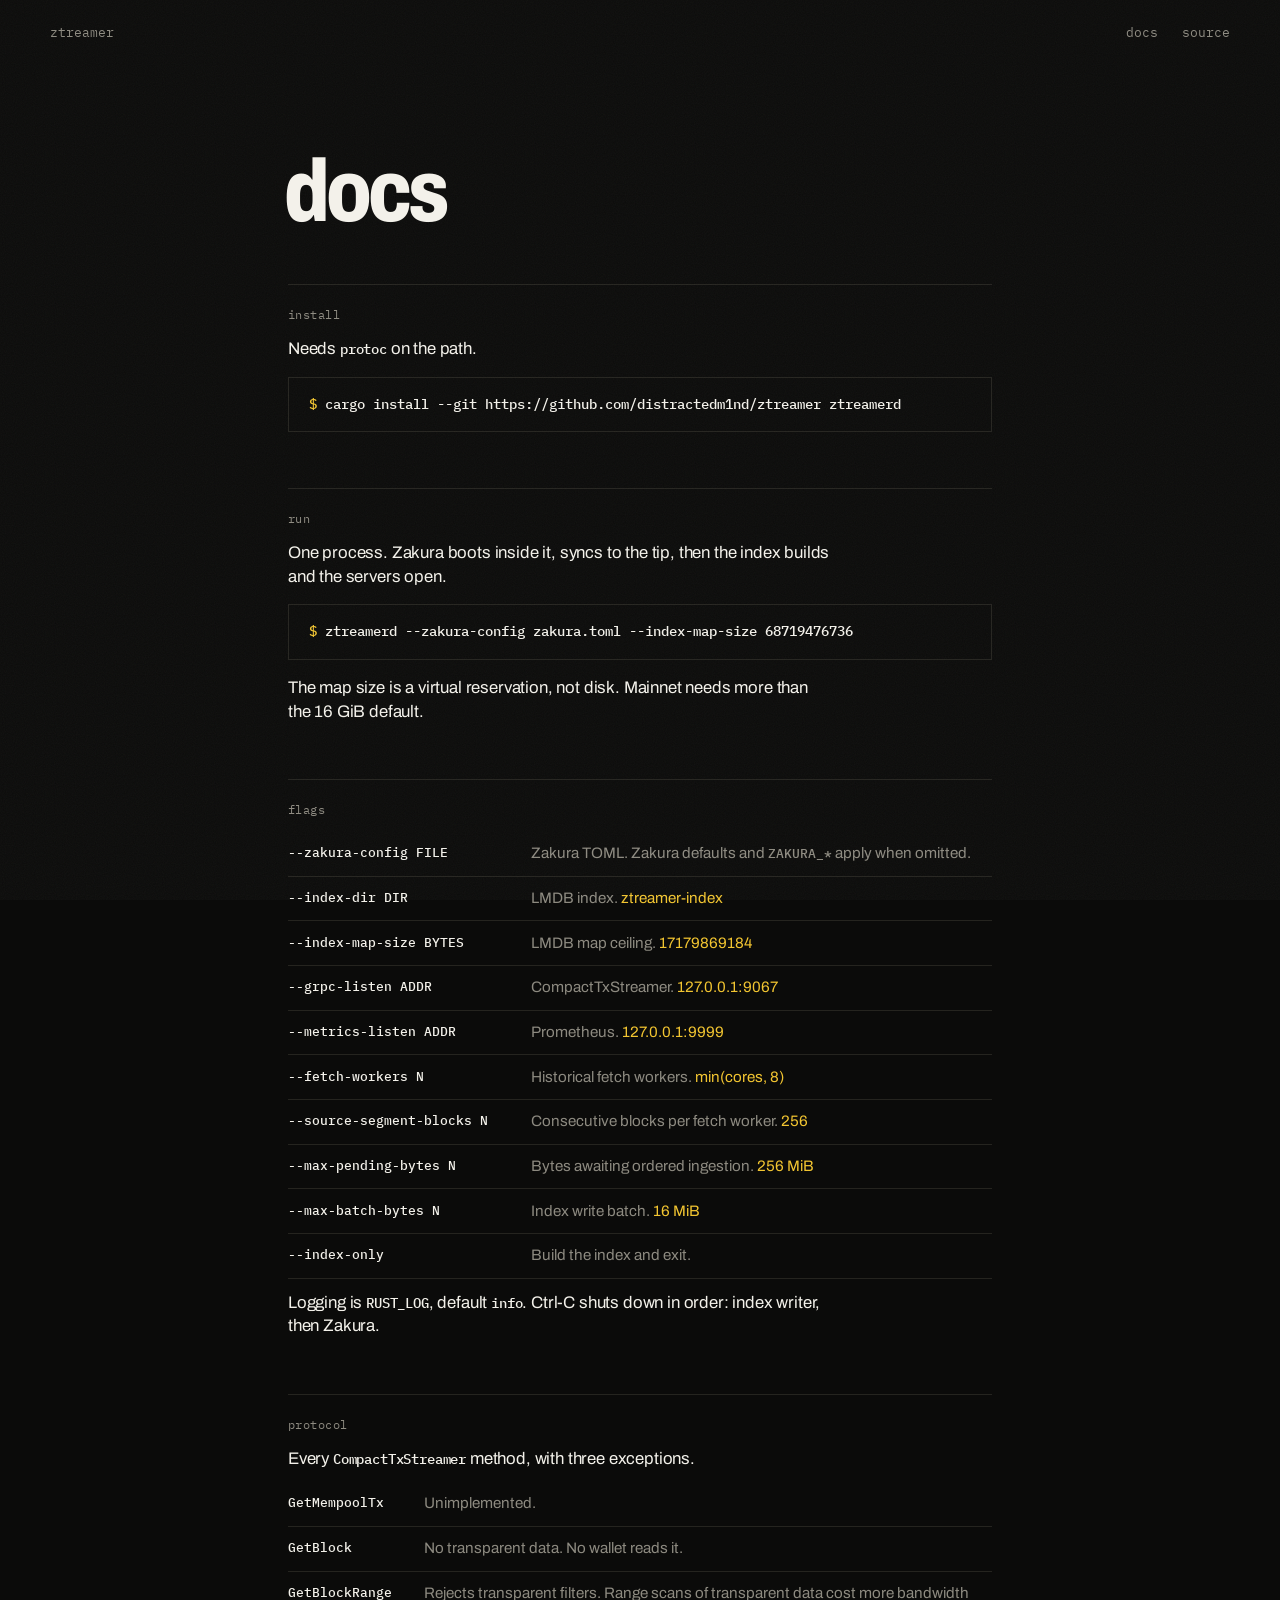
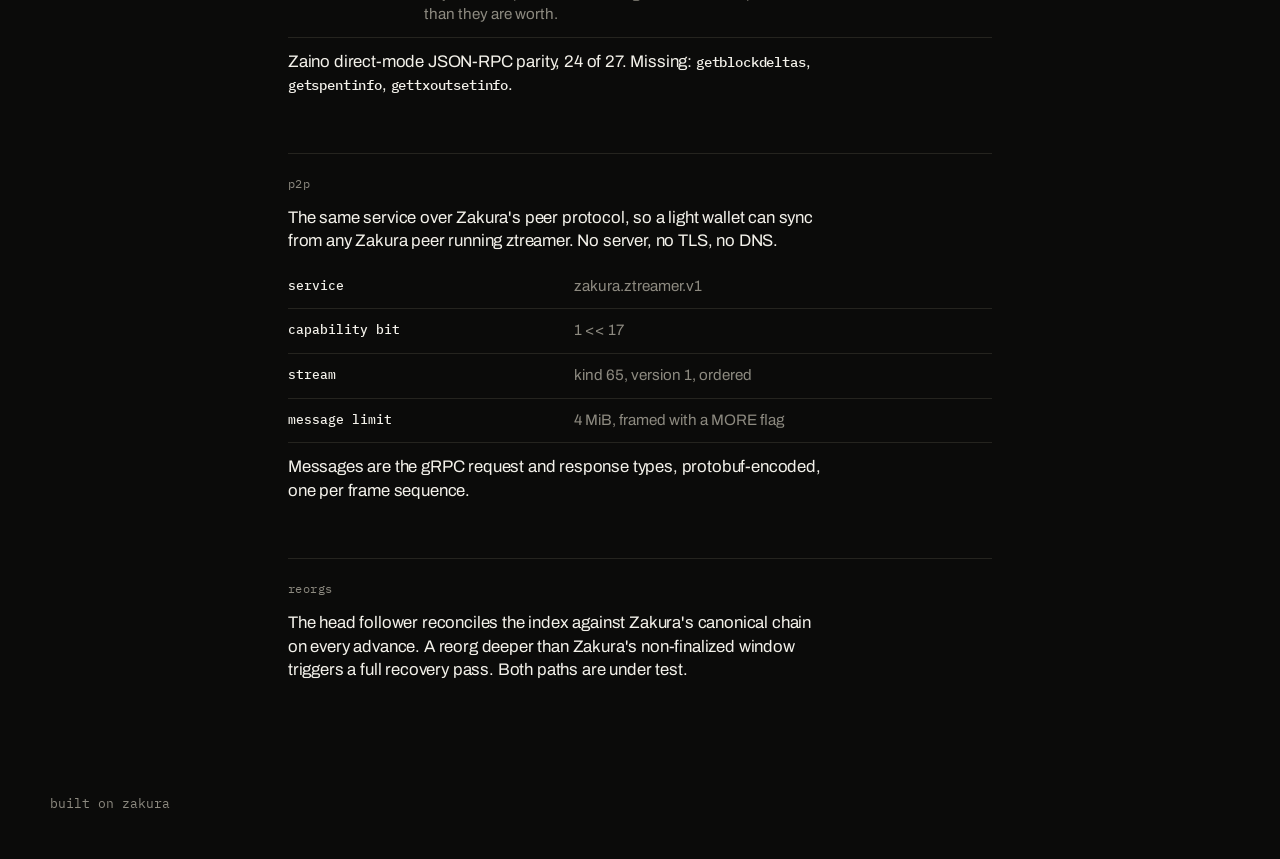
==== site/docs.html @ f8446982 "site: docs page, shared stylesheet, trim the home page Claude-Session: https://claude.ai/code/sessio" ====
<!doctype html>
<html lang="en">
<head>
<meta charset="utf-8">
<meta name="viewport" content="width=device-width, initial-scale=1">
<title>ztreamer docs</title>
<meta name="theme-color" content="#0b0b0a">
<link rel="icon" href="data:image/svg+xml,%3Csvg xmlns='http://www.w3.org/2000/svg' viewBox='0 0 32 32'%3E%3Crect width='32' height='32' fill='%23f2c531'/%3E%3Cpath d='M7 8h18v4L13 24h12v0H7v-4l12-12H7z' fill='%230b0b0a'/%3E%3C/svg%3E">
<link rel="preconnect" href="https://fonts.googleapis.com">
<link rel="preconnect" href="https://fonts.gstatic.com" crossorigin>
<link href="https://fonts.googleapis.com/css2?family=Archivo:wdth,wght@62..125,300..900&family=IBM+Plex+Mono:wght@400;500&display=swap" rel="stylesheet">
<link rel="stylesheet" href="site.css">
</head>
<body>
<header class="wrap">
  <a href="./">ztreamer</a>
  <nav><a href="docs.html">docs</a><a href="https://github.com/distractedm1nd/ztreamer">source</a></nav>
</header>

<main class="wrap doc">
<h1 class="r">docs</h1>

<h2>install</h2>
<p>Needs <code>protoc</code> on the path.</p>
<pre><span class="p">$</span> cargo install --git https://github.com/distractedm1nd/ztreamer ztreamerd</pre>

<h2>run</h2>
<p>One process. Zakura boots inside it, syncs to the tip, then the index builds and the servers open.</p>
<pre><span class="p">$</span> ztreamerd --zakura-config zakura.toml --index-map-size 68719476736</pre>
<p>The map size is a virtual reservation, not disk. Mainnet needs more than the 16 GiB default.</p>

<h2>flags</h2>
<table>
<tr><td>--zakura-config FILE</td><td>Zakura TOML. Zakura defaults and <code>ZAKURA_*</code> apply when omitted.</td></tr>
<tr><td>--index-dir DIR</td><td>LMDB index. <s>ztreamer-index</s></td></tr>
<tr><td>--index-map-size BYTES</td><td>LMDB map ceiling. <s>17179869184</s></td></tr>
<tr><td>--grpc-listen ADDR</td><td>CompactTxStreamer. <s>127.0.0.1:9067</s></td></tr>
<tr><td>--metrics-listen ADDR</td><td>Prometheus. <s>127.0.0.1:9999</s></td></tr>
<tr><td>--fetch-workers N</td><td>Historical fetch workers. <s>min(cores, 8)</s></td></tr>
<tr><td>--source-segment-blocks N</td><td>Consecutive blocks per fetch worker. <s>256</s></td></tr>
<tr><td>--max-pending-bytes N</td><td>Bytes awaiting ordered ingestion. <s>256 MiB</s></td></tr>
<tr><td>--max-batch-bytes N</td><td>Index write batch. <s>16 MiB</s></td></tr>
<tr><td>--index-only</td><td>Build the index and exit.</td></tr>
</table>
<p>Logging is <code>RUST_LOG</code>, default <code>info</code>. Ctrl-C shuts down in order: index writer, then Zakura.</p>

<h2>protocol</h2>
<p>Every <code>CompactTxStreamer</code> method, with three exceptions.</p>
<table>
<tr><td>GetMempoolTx</td><td>Unimplemented.</td></tr>
<tr><td>GetBlock</td><td>No transparent data. No wallet reads it.</td></tr>
<tr><td>GetBlockRange</td><td>Rejects transparent filters. Range scans of transparent data cost more bandwidth than they are worth.</td></tr>
</table>
<p>Zaino direct-mode JSON-RPC parity, 24 of 27. Missing: <code>getblockdeltas</code>, <code>getspentinfo</code>, <code>gettxoutsetinfo</code>.</p>

<h2>p2p</h2>
<p>The same service over Zakura's peer protocol, so a light wallet can sync from any Zakura peer running ztreamer. No server, no TLS, no DNS.</p>
<table>
<tr><td>service</td><td>zakura.ztreamer.v1</td></tr>
<tr><td>capability bit</td><td>1 &lt;&lt; 17</td></tr>
<tr><td>stream</td><td>kind 65, version 1, ordered</td></tr>
<tr><td>message limit</td><td>4 MiB, framed with a MORE flag</td></tr>
</table>
<p>Messages are the gRPC request and response types, protobuf-encoded, one per frame sequence.</p>

<h2>reorgs</h2>
<p>The head follower reconciles the index against Zakura's canonical chain on every advance. A reorg deeper than Zakura's non-finalized window triggers a full recovery pass. Both paths are under test.</p>
</main>

<footer class="wrap">
  <a href="https://github.com/zakura-core/zakura">built on zakura</a>
</footer>
</body>
</html>
---- site/site.css ----
:root{
  --bg:#0b0b0a;--ink:#f3f1ea;--dim:#8d8a80;--rule:#25241f;--gold:#f2c531;
  --sans:"Archivo",ui-sans-serif,sans-serif;--mono:"IBM Plex Mono",ui-monospace,monospace;
}
*{box-sizing:border-box;margin:0}
html{background:var(--bg);color:var(--ink);font:400 16px/1.4 var(--sans);-webkit-font-smoothing:antialiased;scroll-behavior:smooth}
body{min-height:100svh;display:flex;flex-direction:column;overflow-x:hidden}
body::after{content:"";position:fixed;inset:0;pointer-events:none;opacity:.045;mix-blend-mode:screen;
  background-image:url("data:image/svg+xml,%3Csvg xmlns='http://www.w3.org/2000/svg' width='160' height='160'%3E%3Cfilter id='n'%3E%3CfeTurbulence type='fractalNoise' baseFrequency='.9' numOctaves='2' stitchTiles='stitch'/%3E%3C/filter%3E%3Crect width='100%25' height='100%25' filter='url(%23n)'/%3E%3C/svg%3E")}
a{color:inherit;text-decoration:none}
.wrap{width:min(100% - 3rem,1180px);margin-inline:auto}
header{padding:1.5rem 0;display:flex;justify-content:space-between;align-items:baseline;font-family:var(--mono);font-size:.8rem;color:var(--dim)}
header a:hover{color:var(--ink)}
header nav{display:flex;gap:1.5rem}
main{flex:1}

.hero{padding:clamp(3rem,12vh,9rem) 0 clamp(3rem,8vh,6rem)}
h1{font-size:clamp(4.5rem,17vw,15rem);line-height:.82;letter-spacing:-.045em;font-weight:800;font-variation-settings:"wdth" 80;margin-left:-.05em}
h1 em{font-style:normal;color:var(--gold)}
.tag{margin:2.25rem 0 0 clamp(0px,18vw,14rem);font-size:clamp(1.25rem,2.6vw,2rem);line-height:1.15;letter-spacing:-.02em;font-weight:400;max-width:22ch;font-variation-settings:"wdth" 100}
.tag b{font-weight:600;font-variation-settings:"wdth" 88;white-space:nowrap}

.cmd{margin:3rem 0 0 clamp(0px,18vw,14rem);text-align:left;display:inline-flex;align-items:center;gap:1.25rem;border:1px solid var(--rule);padding:.9rem 1.1rem .9rem 1.25rem;font:500 .95rem/1 var(--mono);cursor:pointer;background:transparent;color:var(--ink);transition:border-color .2s}
.cmd:hover{border-color:var(--dim)}
.cmd .p{color:var(--gold)}
.cmd .c{color:var(--dim);font-size:.75rem;letter-spacing:.06em;text-transform:uppercase;min-width:4.5ch;text-align:right}

.stats{display:grid;grid-template-columns:repeat(3,1fr);border-top:1px solid var(--rule)}
.stats div{padding:2rem 0 2.25rem;border-bottom:1px solid var(--rule)}
.stats div+div{padding-left:2rem;border-left:1px solid var(--rule)}
.stats b{display:block;font:700 clamp(2.4rem,5.5vw,4.5rem)/1 var(--sans);letter-spacing:-.04em;font-variation-settings:"wdth" 75;font-variant-numeric:tabular-nums}
.stats b small{font-size:.42em;font-weight:500;color:var(--dim);margin-left:.2em;letter-spacing:0;font-variation-settings:"wdth" 100}
.stats b+span{display:block;margin-top:.75rem;font:.75rem/1 var(--mono);color:var(--dim);letter-spacing:.04em}

.bars{padding:clamp(3rem,8vh,6rem) 0}
.bars p{font:.75rem/1 var(--mono);color:var(--dim);letter-spacing:.04em;margin-bottom:1.5rem}
.bar{display:grid;grid-template-columns:8ch 1fr;padding-right:10ch;align-items:center;gap:1.25rem;font:500 .85rem/1 var(--mono)}
.bar+.bar{margin-top:1rem}
.bars .g{margin-top:3rem}
.bars .n{margin:2.5rem 0 0;color:var(--dim)}
.bar i{display:block;font-style:normal;height:2.75rem;min-width:3px;background:var(--ink);transform-origin:left;transform:scaleX(0);transition:transform 1.4s cubic-bezier(.2,.9,.2,1) .6s;position:relative}
.bar i::after{content:attr(data-v);position:absolute;left:calc(100% + .8rem);top:50%;translate:0 -50%;white-space:nowrap;opacity:0;transition:opacity .4s 1.8s}
.bar.k i{background:var(--gold)}
.on .bar i{transform:scaleX(1)}
.on .bar i::after{opacity:1}


footer{padding:2.5rem 0 3rem;display:flex;justify-content:space-between;font:.8rem/1 var(--mono);color:var(--dim)}
footer a:hover{color:var(--ink)}

.r{opacity:0;translate:0 14px;animation:up .9s cubic-bezier(.2,.8,.2,1) forwards}
@keyframes up{to{opacity:1;translate:0 0}}

@media(max-width:760px){
  .tag,.cmd{margin-left:0}
  .stats{grid-template-columns:1fr}
  .stats div+div{padding-left:0;border-left:0}
  .what{grid-template-columns:1fr;gap:2rem 0}
  .bar{grid-template-columns:6ch 1fr}
  footer{flex-direction:column;gap:1rem;line-height:1.5}
  .cmd{width:100%;justify-content:space-between;overflow-wrap:anywhere;line-height:1.5}
  .bar{padding-right:8ch}
}
@media(prefers-reduced-motion:reduce){.r{animation:none;opacity:1;translate:0}.bar i{transition:none}.bar i::after{transition:none}}

.doc{padding:clamp(3rem,10vh,6rem) 0 4rem;max-width:44rem}
.doc h1{font-size:clamp(3rem,8vw,5.5rem);margin-bottom:.5em}
.doc h2{font:.75rem/1 var(--mono);color:var(--dim);letter-spacing:.04em;font-weight:400;margin:3.5rem 0 1rem;padding-top:1.5rem;border-top:1px solid var(--rule)}
.doc p{font-size:1.05rem;letter-spacing:-.01em;max-width:34rem;margin:.75rem 0}
.doc pre{border:1px solid var(--rule);padding:1rem 1.25rem;font:500 .85rem/1.6 var(--mono);overflow-x:auto;margin:1rem 0}
.doc pre .p{color:var(--gold)}
.doc pre .c{color:var(--dim)}
.doc code{font:500 .85em/1 var(--mono)}
.doc table{width:100%;border-collapse:collapse;font-size:.95rem}
.doc td{padding:.7rem 0;border-bottom:1px solid var(--rule);vertical-align:top}
.doc td:first-child{font:500 .8rem/1.6 var(--mono);white-space:nowrap;padding-right:2rem}
.doc td:last-child{color:var(--dim)}
.doc td:last-child s{text-decoration:none;color:var(--gold)}
@media(max-width:760px){
  .doc td{display:block;padding:.35rem 0}
  .doc td:first-child{padding-top:.9rem;white-space:normal}
  .doc td:last-child{padding-bottom:.9rem;border-bottom:1px solid var(--rule)}
  .doc td:first-child{border-bottom:0}
}
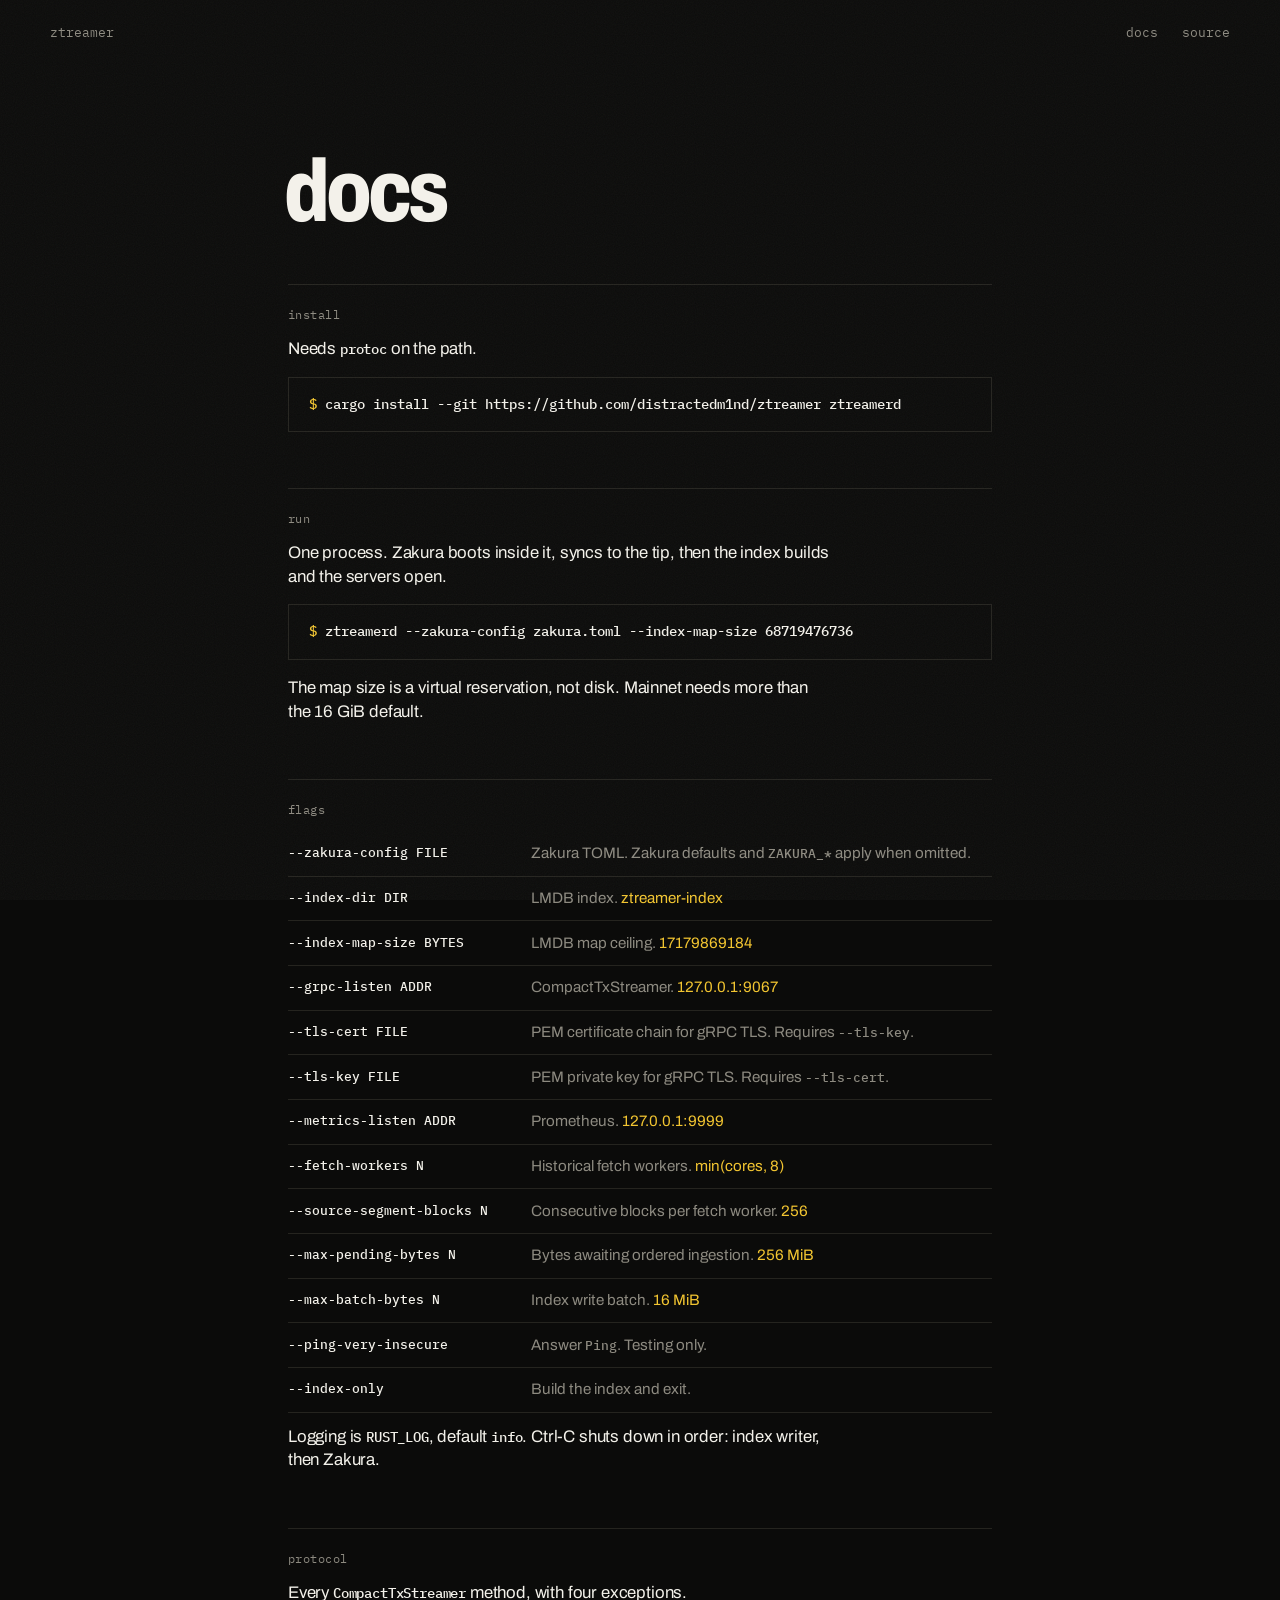
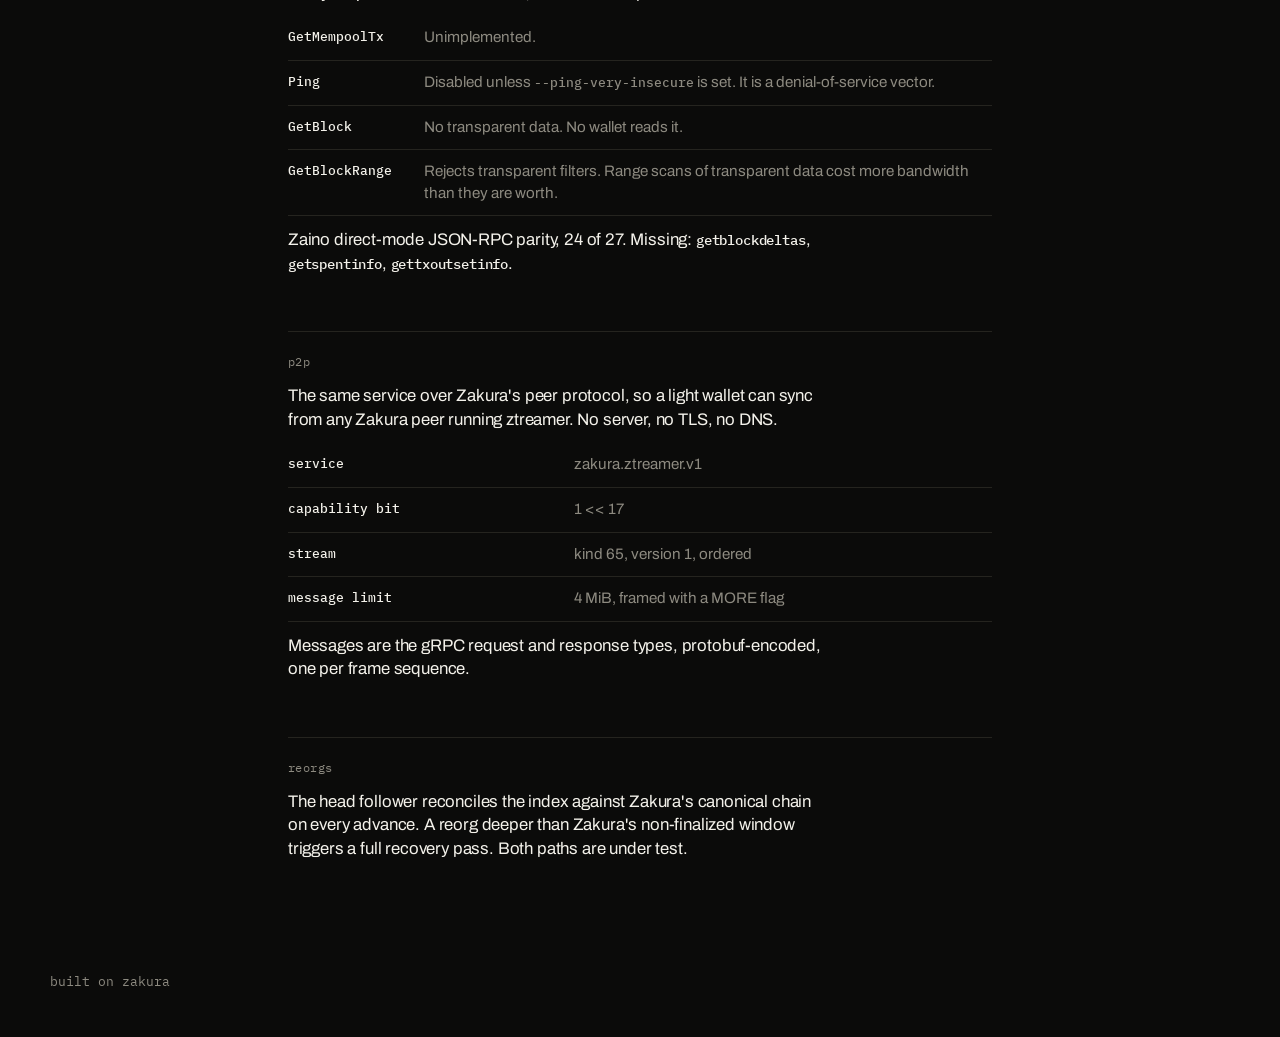
==== commit eadd8ea8: "chore(service): disable Ping unless --ping-very-insecure is set" ====
--- a/site/docs.html
+++ b/site/docs.html
@@ -35,19 +35,23 @@
 <tr><td>--index-dir DIR</td><td>LMDB index. <s>ztreamer-index</s></td></tr>
 <tr><td>--index-map-size BYTES</td><td>LMDB map ceiling. <s>17179869184</s></td></tr>
 <tr><td>--grpc-listen ADDR</td><td>CompactTxStreamer. <s>127.0.0.1:9067</s></td></tr>
+<tr><td>--tls-cert FILE</td><td>PEM certificate chain for gRPC TLS. Requires <code>--tls-key</code>.</td></tr>
+<tr><td>--tls-key FILE</td><td>PEM private key for gRPC TLS. Requires <code>--tls-cert</code>.</td></tr>
 <tr><td>--metrics-listen ADDR</td><td>Prometheus. <s>127.0.0.1:9999</s></td></tr>
 <tr><td>--fetch-workers N</td><td>Historical fetch workers. <s>min(cores, 8)</s></td></tr>
 <tr><td>--source-segment-blocks N</td><td>Consecutive blocks per fetch worker. <s>256</s></td></tr>
 <tr><td>--max-pending-bytes N</td><td>Bytes awaiting ordered ingestion. <s>256 MiB</s></td></tr>
 <tr><td>--max-batch-bytes N</td><td>Index write batch. <s>16 MiB</s></td></tr>
+<tr><td>--ping-very-insecure</td><td>Answer <code>Ping</code>. Testing only.</td></tr>
 <tr><td>--index-only</td><td>Build the index and exit.</td></tr>
 </table>
 <p>Logging is <code>RUST_LOG</code>, default <code>info</code>. Ctrl-C shuts down in order: index writer, then Zakura.</p>
 
 <h2>protocol</h2>
-<p>Every <code>CompactTxStreamer</code> method, with three exceptions.</p>
+<p>Every <code>CompactTxStreamer</code> method, with four exceptions.</p>
 <table>
 <tr><td>GetMempoolTx</td><td>Unimplemented.</td></tr>
+<tr><td>Ping</td><td>Disabled unless <code>--ping-very-insecure</code> is set. It is a denial-of-service vector.</td></tr>
 <tr><td>GetBlock</td><td>No transparent data. No wallet reads it.</td></tr>
 <tr><td>GetBlockRange</td><td>Rejects transparent filters. Range scans of transparent data cost more bandwidth than they are worth.</td></tr>
 </table>
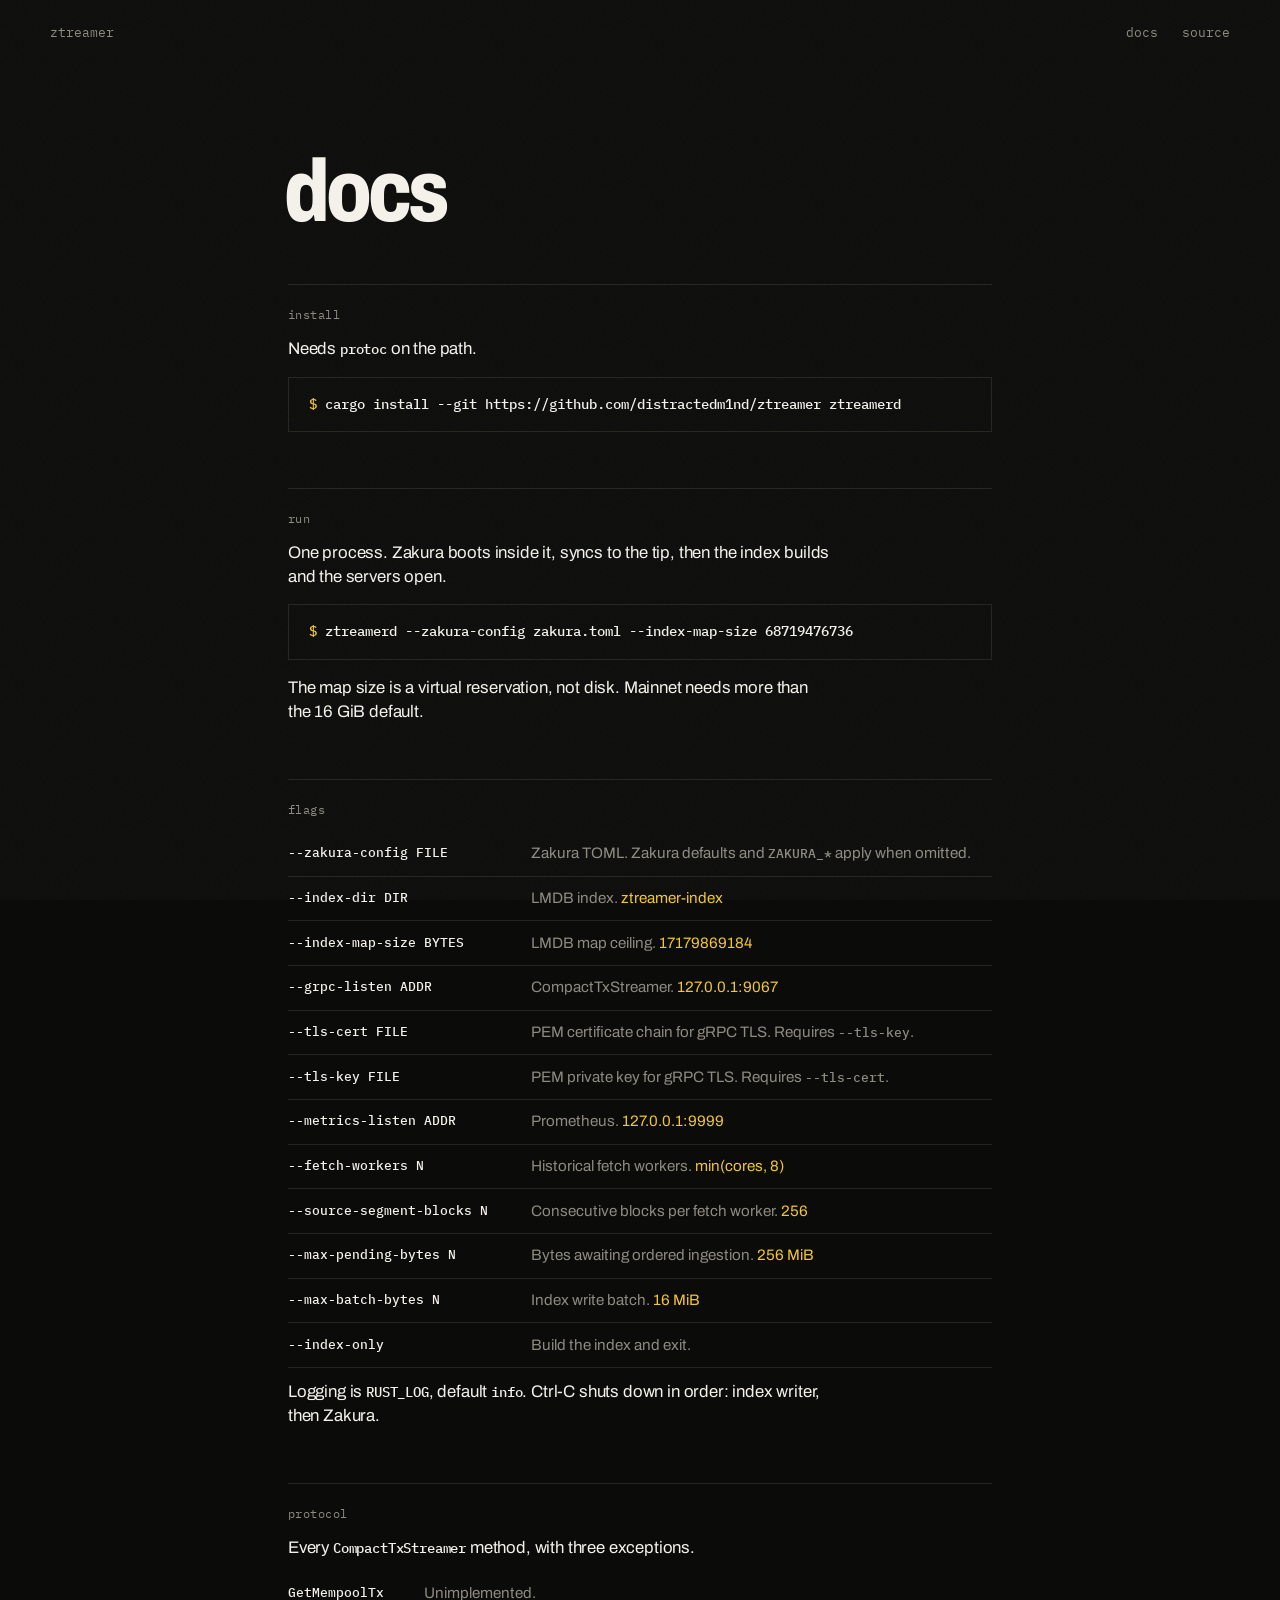
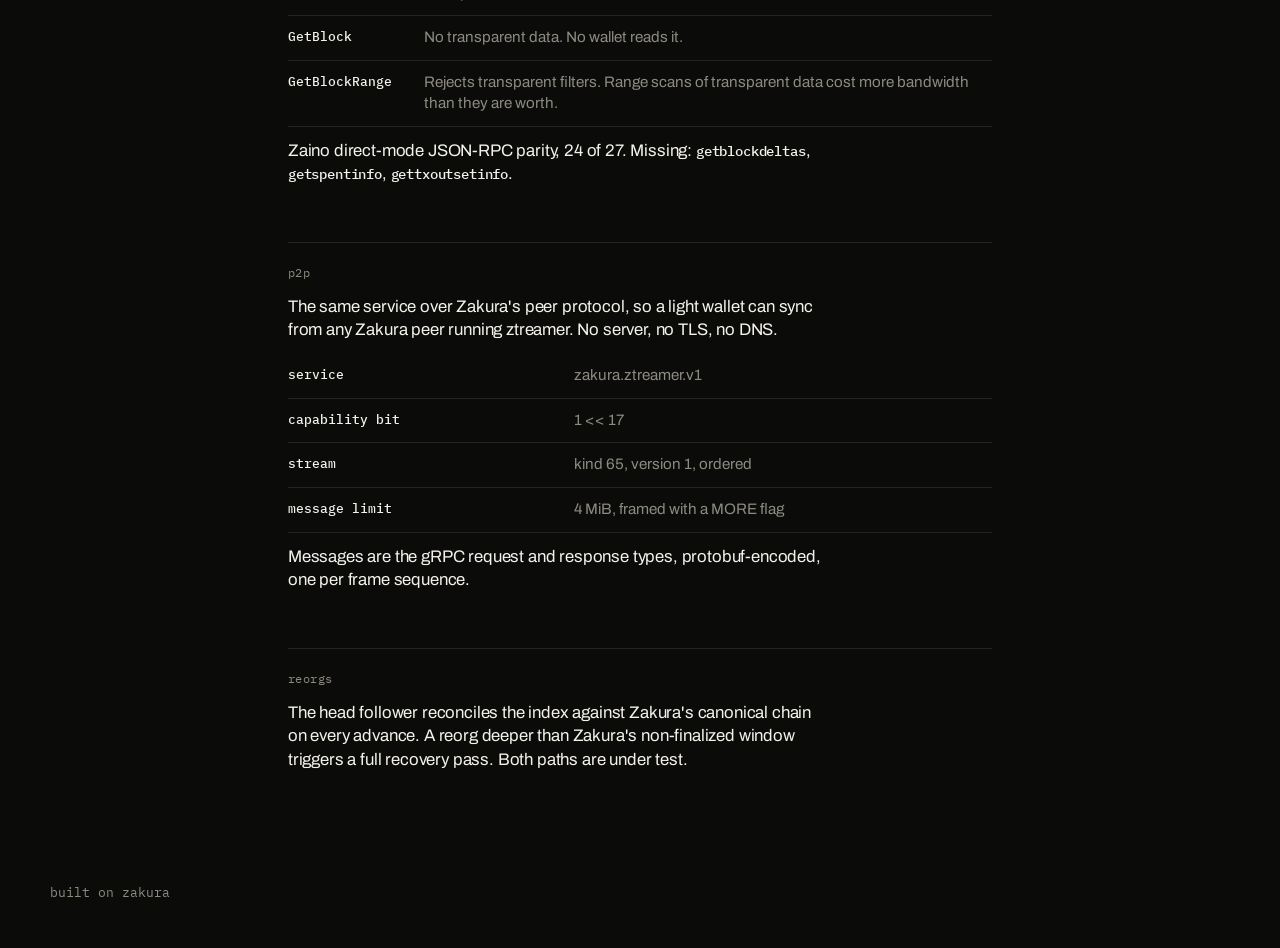
==== commit 2e868f96: "feat(ztreamerd): add tls cert support" ====
--- a/site/docs.html
+++ b/site/docs.html
@@ -42,16 +42,14 @@
 <tr><td>--source-segment-blocks N</td><td>Consecutive blocks per fetch worker. <s>256</s></td></tr>
 <tr><td>--max-pending-bytes N</td><td>Bytes awaiting ordered ingestion. <s>256 MiB</s></td></tr>
 <tr><td>--max-batch-bytes N</td><td>Index write batch. <s>16 MiB</s></td></tr>
-<tr><td>--ping-very-insecure</td><td>Answer <code>Ping</code>. Testing only.</td></tr>
 <tr><td>--index-only</td><td>Build the index and exit.</td></tr>
 </table>
 <p>Logging is <code>RUST_LOG</code>, default <code>info</code>. Ctrl-C shuts down in order: index writer, then Zakura.</p>
 
 <h2>protocol</h2>
-<p>Every <code>CompactTxStreamer</code> method, with four exceptions.</p>
+<p>Every <code>CompactTxStreamer</code> method, with three exceptions.</p>
 <table>
 <tr><td>GetMempoolTx</td><td>Unimplemented.</td></tr>
-<tr><td>Ping</td><td>Disabled unless <code>--ping-very-insecure</code> is set. It is a denial-of-service vector.</td></tr>
 <tr><td>GetBlock</td><td>No transparent data. No wallet reads it.</td></tr>
 <tr><td>GetBlockRange</td><td>Rejects transparent filters. Range scans of transparent data cost more bandwidth than they are worth.</td></tr>
 </table>
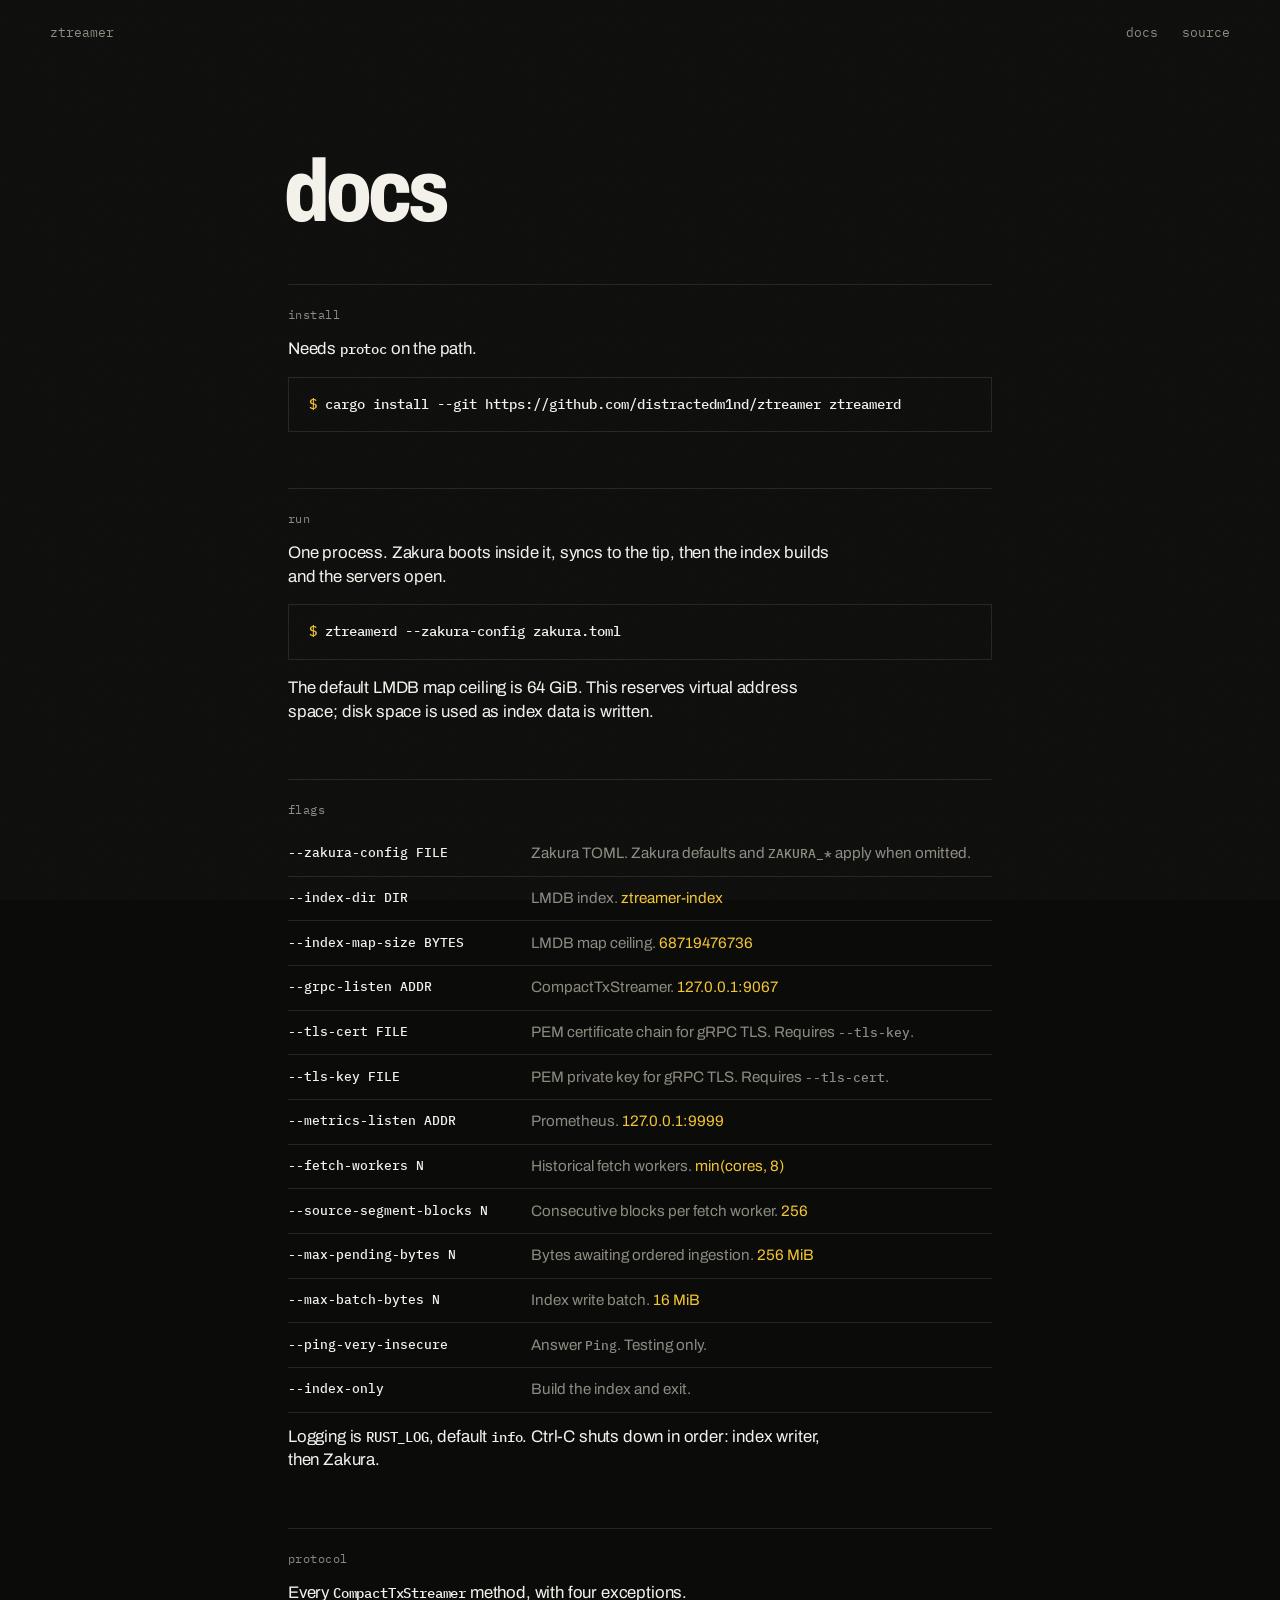
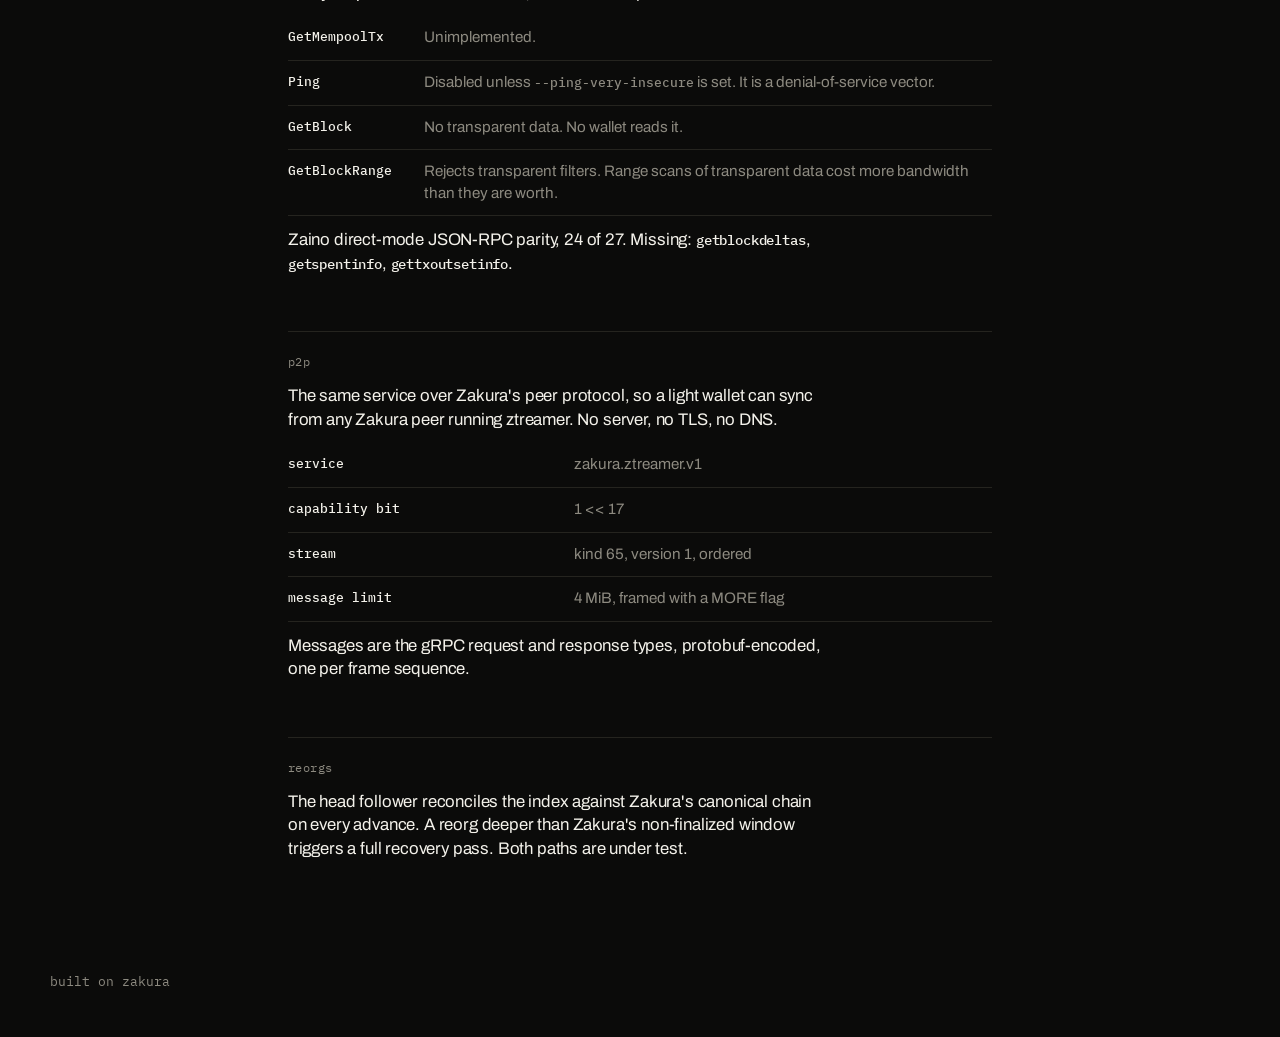
==== commit 5ae63fbc: "fix(scripts): align snapshot index limit with daemon default" ====
--- a/site/docs.html
+++ b/site/docs.html
@@ -26,14 +26,14 @@
 
 <h2>run</h2>
 <p>One process. Zakura boots inside it, syncs to the tip, then the index builds and the servers open.</p>
-<pre><span class="p">$</span> ztreamerd --zakura-config zakura.toml --index-map-size 68719476736</pre>
-<p>The map size is a virtual reservation, not disk. Mainnet needs more than the 16 GiB default.</p>
+<pre><span class="p">$</span> ztreamerd --zakura-config zakura.toml</pre>
+<p>The default LMDB map ceiling is 64 GiB. This reserves virtual address space; disk space is used as index data is written.</p>
 
 <h2>flags</h2>
 <table>
 <tr><td>--zakura-config FILE</td><td>Zakura TOML. Zakura defaults and <code>ZAKURA_*</code> apply when omitted.</td></tr>
 <tr><td>--index-dir DIR</td><td>LMDB index. <s>ztreamer-index</s></td></tr>
-<tr><td>--index-map-size BYTES</td><td>LMDB map ceiling. <s>17179869184</s></td></tr>
+<tr><td>--index-map-size BYTES</td><td>LMDB map ceiling. <s>68719476736</s></td></tr>
 <tr><td>--grpc-listen ADDR</td><td>CompactTxStreamer. <s>127.0.0.1:9067</s></td></tr>
 <tr><td>--tls-cert FILE</td><td>PEM certificate chain for gRPC TLS. Requires <code>--tls-key</code>.</td></tr>
 <tr><td>--tls-key FILE</td><td>PEM private key for gRPC TLS. Requires <code>--tls-cert</code>.</td></tr>
@@ -42,14 +42,16 @@
 <tr><td>--source-segment-blocks N</td><td>Consecutive blocks per fetch worker. <s>256</s></td></tr>
 <tr><td>--max-pending-bytes N</td><td>Bytes awaiting ordered ingestion. <s>256 MiB</s></td></tr>
 <tr><td>--max-batch-bytes N</td><td>Index write batch. <s>16 MiB</s></td></tr>
+<tr><td>--ping-very-insecure</td><td>Answer <code>Ping</code>. Testing only.</td></tr>
 <tr><td>--index-only</td><td>Build the index and exit.</td></tr>
 </table>
 <p>Logging is <code>RUST_LOG</code>, default <code>info</code>. Ctrl-C shuts down in order: index writer, then Zakura.</p>
 
 <h2>protocol</h2>
-<p>Every <code>CompactTxStreamer</code> method, with three exceptions.</p>
+<p>Every <code>CompactTxStreamer</code> method, with four exceptions.</p>
 <table>
 <tr><td>GetMempoolTx</td><td>Unimplemented.</td></tr>
+<tr><td>Ping</td><td>Disabled unless <code>--ping-very-insecure</code> is set. It is a denial-of-service vector.</td></tr>
 <tr><td>GetBlock</td><td>No transparent data. No wallet reads it.</td></tr>
 <tr><td>GetBlockRange</td><td>Rejects transparent filters. Range scans of transparent data cost more bandwidth than they are worth.</td></tr>
 </table>
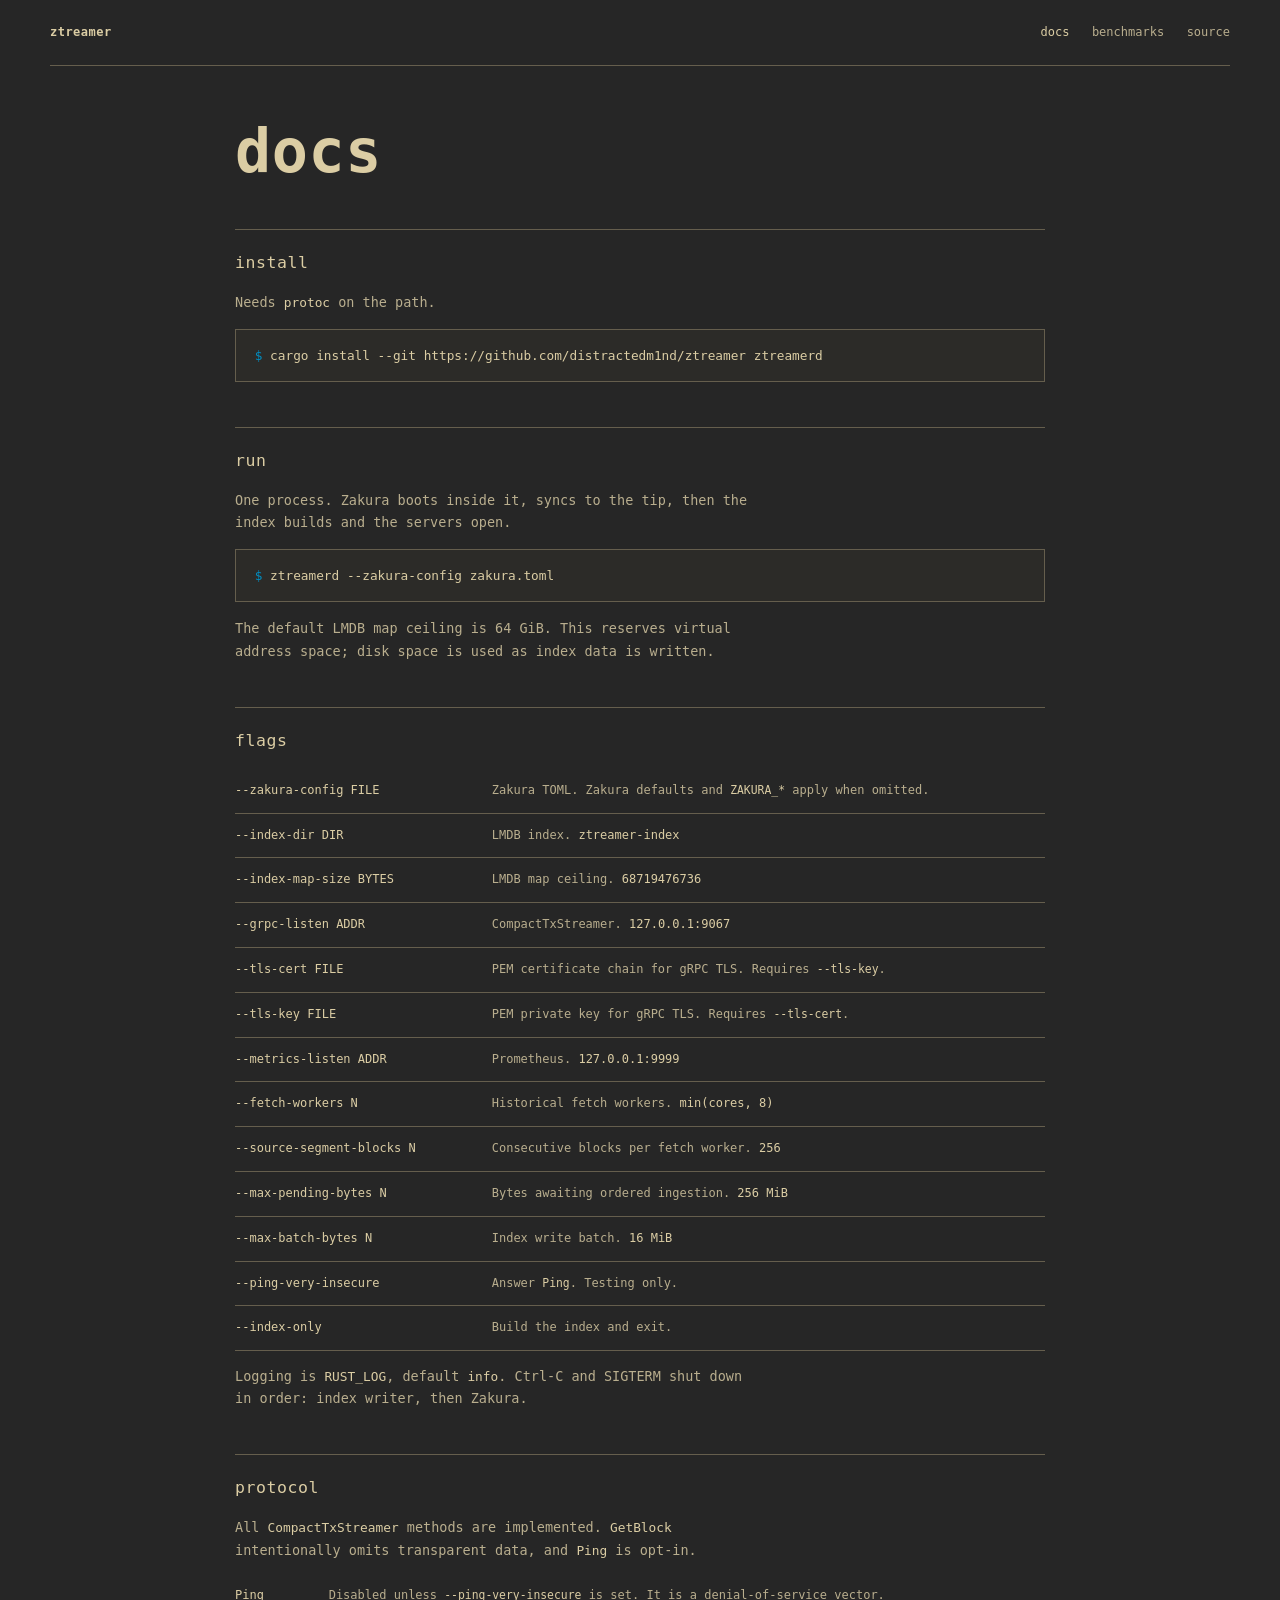
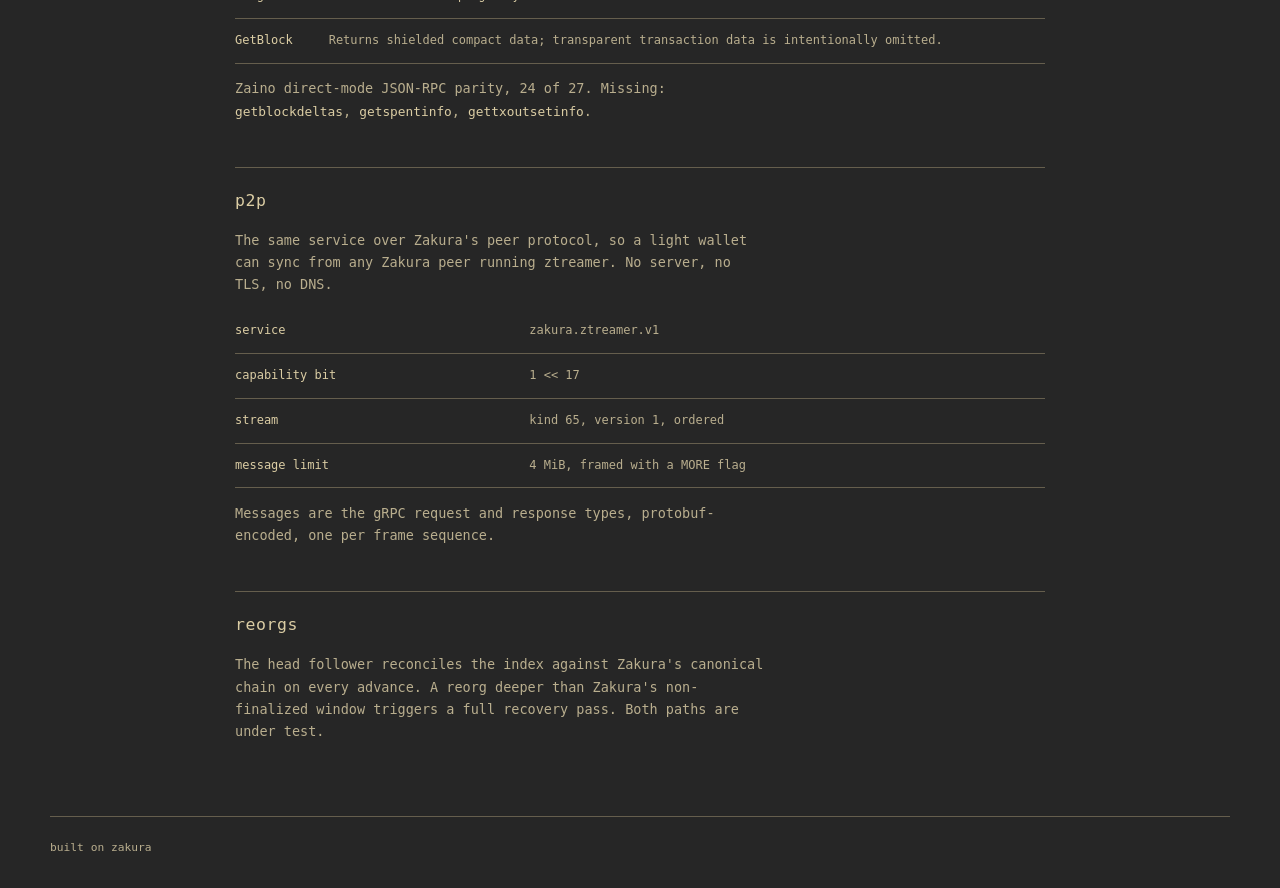
==== commit 67afdfd3: "chore(site): update site with benches" ====
--- a/site/docs.html
+++ b/site/docs.html
@@ -4,17 +4,14 @@
 <meta charset="utf-8">
 <meta name="viewport" content="width=device-width, initial-scale=1">
 <title>ztreamer docs</title>
-<meta name="theme-color" content="#0b0b0a">
-<link rel="icon" href="data:image/svg+xml,%3Csvg xmlns='http://www.w3.org/2000/svg' viewBox='0 0 32 32'%3E%3Crect width='32' height='32' fill='%23f2c531'/%3E%3Cpath d='M7 8h18v4L13 24h12v0H7v-4l12-12H7z' fill='%230b0b0a'/%3E%3C/svg%3E">
-<link rel="preconnect" href="https://fonts.googleapis.com">
-<link rel="preconnect" href="https://fonts.gstatic.com" crossorigin>
-<link href="https://fonts.googleapis.com/css2?family=Archivo:wdth,wght@62..125,300..900&family=IBM+Plex+Mono:wght@400;500&display=swap" rel="stylesheet">
-<link rel="stylesheet" href="site.css">
+<meta name="theme-color" content="#262626">
+<link rel="icon" href="data:image/svg+xml,%3Csvg xmlns='http://www.w3.org/2000/svg' viewBox='0 0 32 32'%3E%3Crect width='32' height='32' fill='%23dbcda4'/%3E%3Cpath d='M7 8h18v4L13 24h12v0H7v-4l12-12H7z' fill='%23262626'/%3E%3C/svg%3E">
+<link rel="stylesheet" href="site.css?v=2">
 </head>
 <body>
 <header class="wrap">
   <a href="./">ztreamer</a>
-  <nav><a href="docs.html">docs</a><a href="https://github.com/distractedm1nd/ztreamer">source</a></nav>
+  <nav><a href="docs.html" aria-current="page">docs</a><a href="benchmarks.html">benchmarks</a><a href="https://github.com/distractedm1nd/ztreamer">source</a></nav>
 </header>
 
 <main class="wrap doc">
@@ -45,15 +42,13 @@
 <tr><td>--ping-very-insecure</td><td>Answer <code>Ping</code>. Testing only.</td></tr>
 <tr><td>--index-only</td><td>Build the index and exit.</td></tr>
 </table>
-<p>Logging is <code>RUST_LOG</code>, default <code>info</code>. Ctrl-C shuts down in order: index writer, then Zakura.</p>
+<p>Logging is <code>RUST_LOG</code>, default <code>info</code>. Ctrl-C and SIGTERM shut down in order: index writer, then Zakura.</p>
 
 <h2>protocol</h2>
-<p>Every <code>CompactTxStreamer</code> method, with four exceptions.</p>
+<p>All <code>CompactTxStreamer</code> methods are implemented. <code>GetBlock</code> intentionally omits transparent data, and <code>Ping</code> is opt-in.</p>
 <table>
-<tr><td>GetMempoolTx</td><td>Unimplemented.</td></tr>
 <tr><td>Ping</td><td>Disabled unless <code>--ping-very-insecure</code> is set. It is a denial-of-service vector.</td></tr>
-<tr><td>GetBlock</td><td>No transparent data. No wallet reads it.</td></tr>
-<tr><td>GetBlockRange</td><td>Rejects transparent filters. Range scans of transparent data cost more bandwidth than they are worth.</td></tr>
+<tr><td>GetBlock</td><td>Returns shielded compact data; transparent transaction data is intentionally omitted.</td></tr>
 </table>
 <p>Zaino direct-mode JSON-RPC parity, 24 of 27. Missing: <code>getblockdeltas</code>, <code>getspentinfo</code>, <code>gettxoutsetinfo</code>.</p>
 
--- a/site/site.css
+++ b/site/site.css
@@ -1,84 +1,74 @@
 :root{
-  --bg:#0b0b0a;--ink:#f3f1ea;--dim:#8d8a80;--rule:#25241f;--gold:#f2c531;
-  --sans:"Archivo",ui-sans-serif,sans-serif;--mono:"IBM Plex Mono",ui-monospace,monospace;
+  --bg:#262626;--panel:#2c2b28;--ink:#dbcda4;--dim:#b9ae8e;--rule:#655e4d;--gold:#dbcda4;
+  --blue:#008dc1;--orange:#e87500;--pink:#c77da9;
+  --mono:"DejaVu Sans Mono","Liberation Mono",ui-monospace,monospace;--sans:var(--mono);
 }
 *{box-sizing:border-box;margin:0}
-html{background:var(--bg);color:var(--ink);font:400 16px/1.4 var(--sans);-webkit-font-smoothing:antialiased;scroll-behavior:smooth}
-body{min-height:100svh;display:flex;flex-direction:column;overflow-x:hidden}
-body::after{content:"";position:fixed;inset:0;pointer-events:none;opacity:.045;mix-blend-mode:screen;
-  background-image:url("data:image/svg+xml,%3Csvg xmlns='http://www.w3.org/2000/svg' width='160' height='160'%3E%3Cfilter id='n'%3E%3CfeTurbulence type='fractalNoise' baseFrequency='.9' numOctaves='2' stitchTiles='stitch'/%3E%3C/filter%3E%3Crect width='100%25' height='100%25' filter='url(%23n)'/%3E%3C/svg%3E")}
-a{color:inherit;text-decoration:none}
+html{background:var(--bg);color:var(--ink);font:400 15px/1.65 var(--mono);-webkit-font-smoothing:antialiased;scroll-behavior:smooth}
+body{min-height:100svh;display:flex;flex-direction:column}
+a{color:inherit;text-decoration:none;text-underline-offset:.25em}
+a:hover{text-decoration:underline}
+a:focus-visible,button:focus-visible,input:focus-visible,summary:focus-visible{outline:2px solid var(--blue);outline-offset:5px}
+::selection{background:var(--ink);color:var(--bg)}
 .wrap{width:min(100% - 3rem,1180px);margin-inline:auto}
-header{padding:1.5rem 0;display:flex;justify-content:space-between;align-items:baseline;font-family:var(--mono);font-size:.8rem;color:var(--dim)}
-header a:hover{color:var(--ink)}
-header nav{display:flex;gap:1.5rem}
+header{padding:1.5rem 0;display:flex;justify-content:space-between;align-items:baseline;gap:1.5rem;font-size:.8rem;color:var(--dim);border-bottom:1px solid var(--rule)}
+header>a{color:var(--ink);font-weight:700;letter-spacing:.04em}
+header nav{display:flex;flex-wrap:wrap;gap:1.5rem}
+header a:hover,header [aria-current]{color:var(--ink)}
 main{flex:1}
-
-.hero{padding:clamp(3rem,12vh,9rem) 0 clamp(3rem,8vh,6rem)}
-h1{font-size:clamp(4.5rem,17vw,15rem);line-height:.82;letter-spacing:-.045em;font-weight:800;font-variation-settings:"wdth" 80;margin-left:-.05em}
-h1 em{font-style:normal;color:var(--gold)}
-.tag{margin:2.25rem 0 0 clamp(0px,18vw,14rem);font-size:clamp(1.25rem,2.6vw,2rem);line-height:1.15;letter-spacing:-.02em;font-weight:400;max-width:22ch;font-variation-settings:"wdth" 100}
-.tag b{font-weight:600;font-variation-settings:"wdth" 88;white-space:nowrap}
-
-.cmd{margin:3rem 0 0 clamp(0px,18vw,14rem);text-align:left;display:inline-flex;align-items:center;gap:1.25rem;border:1px solid var(--rule);padding:.9rem 1.1rem .9rem 1.25rem;font:500 .95rem/1 var(--mono);cursor:pointer;background:transparent;color:var(--ink);transition:border-color .2s}
-.cmd:hover{border-color:var(--dim)}
-.cmd .p{color:var(--gold)}
-.cmd .c{color:var(--dim);font-size:.75rem;letter-spacing:.06em;text-transform:uppercase;min-width:4.5ch;text-align:right}
-
-.stats{display:grid;grid-template-columns:repeat(3,1fr);border-top:1px solid var(--rule)}
-.stats div{padding:2rem 0 2.25rem;border-bottom:1px solid var(--rule)}
-.stats div+div{padding-left:2rem;border-left:1px solid var(--rule)}
-.stats b{display:block;font:700 clamp(2.4rem,5.5vw,4.5rem)/1 var(--sans);letter-spacing:-.04em;font-variation-settings:"wdth" 75;font-variant-numeric:tabular-nums}
-.stats b small{font-size:.42em;font-weight:500;color:var(--dim);margin-left:.2em;letter-spacing:0;font-variation-settings:"wdth" 100}
-.stats b+span{display:block;margin-top:.75rem;font:.75rem/1 var(--mono);color:var(--dim);letter-spacing:.04em}
-
-.bars{padding:clamp(3rem,8vh,6rem) 0}
-.bars p{font:.75rem/1 var(--mono);color:var(--dim);letter-spacing:.04em;margin-bottom:1.5rem}
-.bar{display:grid;grid-template-columns:8ch 1fr;padding-right:10ch;align-items:center;gap:1.25rem;font:500 .85rem/1 var(--mono)}
+.hero{padding:clamp(3rem,9vh,6rem) 0 3.5rem}
+h1{font-size:clamp(3rem,9vw,7rem);line-height:1.1;letter-spacing:.01em;font-weight:700}
+h1 em{font-style:normal;color:var(--ink)}
+.tag{margin:1.75rem 0 0;font-size:clamp(1rem,2vw,1.3rem);line-height:1.7;max-width:54ch;color:var(--dim)}
+.tag a{text-decoration:underline;text-underline-offset:.2em}
+.tag b{color:var(--ink);font-weight:500}
+.cmd{margin:2.25rem 0 0;text-align:left;display:flex;align-items:center;justify-content:space-between;gap:1.25rem;width:100%;border:1px solid var(--rule);padding:1rem 1.25rem;font:.85rem/1.7 var(--mono);cursor:pointer;background:transparent;color:var(--ink);transition:border-color .2s}
+.cmd:hover{border-color:var(--ink);background:var(--panel)}
+.cmd>span:first-child{min-width:0;overflow-wrap:anywhere}
+.cmd .p{color:var(--blue)}
+.cmd .c{color:var(--dim);font-size:.75rem;letter-spacing:.06em;text-transform:uppercase;flex-shrink:0}
+.stats{display:grid;grid-template-columns:repeat(3,minmax(0,1fr));border:1px solid var(--rule)}
+.stats div{padding:1.75rem}
+.stats div+div{border-left:1px solid var(--rule)}
+.stats b{display:block;font:500 clamp(2rem,4vw,3.5rem)/1.2 var(--mono);font-variant-numeric:tabular-nums}
+.stats b small{font-size:.36em;font-weight:400;color:var(--dim);margin-left:.35em}
+.stats b+span{display:block;margin-top:.8rem;font-size:.75rem;color:var(--dim)}
+.bars{padding:3.5rem 0}
+.bars p{font-size:.85rem;color:var(--ink);margin-bottom:1.5rem;letter-spacing:.035em}
+.bar{display:grid;grid-template-columns:8ch 1fr;padding-right:9ch;align-items:center;gap:1.25rem;font:.85rem/1.4 var(--mono)}
 .bar+.bar{margin-top:1rem}
-.bars .g{margin-top:3rem}
-.bars .n{margin:2.5rem 0 0;color:var(--dim)}
-.bar i{display:block;font-style:normal;height:2.75rem;min-width:3px;background:var(--ink);transform-origin:left;transform:scaleX(0);transition:transform 1.4s cubic-bezier(.2,.9,.2,1) .6s;position:relative}
-.bar i::after{content:attr(data-v);position:absolute;left:calc(100% + .8rem);top:50%;translate:0 -50%;white-space:nowrap;opacity:0;transition:opacity .4s 1.8s}
-.bar.k i{background:var(--gold)}
-.on .bar i{transform:scaleX(1)}
-.on .bar i::after{opacity:1}
-
-
-footer{padding:2.5rem 0 3rem;display:flex;justify-content:space-between;font:.8rem/1 var(--mono);color:var(--dim)}
-footer a:hover{color:var(--ink)}
-
-.r{opacity:0;translate:0 14px;animation:up .9s cubic-bezier(.2,.8,.2,1) forwards}
-@keyframes up{to{opacity:1;translate:0 0}}
-
+.bars .g{margin-top:3rem;padding-top:1.5rem;border-top:1px solid var(--rule)}
+.bars .n{margin:2rem 0 0;color:var(--dim);font-size:.75rem;line-height:1.8;letter-spacing:0}
+.bars .n a{text-decoration:underline}
+.bar i{display:block;font-style:normal;height:2.3rem;min-width:3px;background:var(--orange);position:relative}
+.bar i::after{content:attr(data-v);position:absolute;left:calc(100% + .8rem);top:50%;translate:0 -50%;white-space:nowrap;color:var(--ink)}
+.bar.k i{background:var(--blue)}
+.bar.zaino i{background:var(--pink)}
+footer{padding:1.5rem 0 2rem;display:flex;justify-content:space-between;gap:1rem;font-size:.75rem;color:var(--dim);border-top:1px solid var(--rule)}
+.r{animation:appear .45s ease both}
+@keyframes appear{from{opacity:0}to{opacity:1}}
+.doc{padding:3.5rem 0 4rem;max-width:54rem}
+.doc h1{font-size:clamp(2.5rem,7vw,4rem);margin-bottom:.75em}
+.doc h2{font-size:1.1rem;font-weight:400;letter-spacing:.035em;margin:3rem 0 1rem;padding-top:1.25rem;border-top:1px solid var(--rule)}
+.doc p{font-size:.9rem;max-width:65ch;margin:.9rem 0;color:var(--dim)}
+.doc pre{border:1px solid var(--rule);padding:1rem 1.25rem;font:.85rem/1.7 var(--mono);overflow-x:auto;margin:1rem 0;background:var(--panel)}
+.doc pre .p{color:var(--blue)}
+.doc pre .c{color:var(--dim)}
+.doc code{font:.95em/1 var(--mono);color:var(--ink)}
+.doc table{width:100%;border-collapse:collapse;font-size:.8rem}
+.doc td{padding:.8rem 0;border-bottom:1px solid var(--rule);vertical-align:top}
+.doc td:first-child{white-space:nowrap;padding-right:1.5rem}
+.doc td:last-child{color:var(--dim)}
+.doc td:last-child s{text-decoration:none;color:var(--ink)}
 @media(max-width:760px){
-  .tag,.cmd{margin-left:0}
-  .stats{grid-template-columns:1fr}
-  .stats div+div{padding-left:0;border-left:0}
-  .what{grid-template-columns:1fr;gap:2rem 0}
-  .bar{grid-template-columns:6ch 1fr}
-  footer{flex-direction:column;gap:1rem;line-height:1.5}
-  .cmd{width:100%;justify-content:space-between;overflow-wrap:anywhere;line-height:1.5}
-  .bar{padding-right:8ch}
+ header{gap:1rem}header nav{gap:.8rem}
+ .stats{grid-template-columns:1fr}
+ .stats div+div{border-left:0;border-top:1px solid var(--rule)}
+ .bar{grid-template-columns:7ch 1fr;gap:.7rem;padding-right:7ch;font-size:.75rem}
+ footer{flex-direction:column}
+ .cmd{font-size:.75rem;padding:1rem;gap:.75rem}
+ .doc td{display:block;padding:.4rem 0}
+ .doc td:first-child{padding-top:1rem;white-space:normal;border-bottom:0}
+ .doc td:last-child{padding-bottom:1rem}
 }
-@media(prefers-reduced-motion:reduce){.r{animation:none;opacity:1;translate:0}.bar i{transition:none}.bar i::after{transition:none}}
-
-.doc{padding:clamp(3rem,10vh,6rem) 0 4rem;max-width:44rem}
-.doc h1{font-size:clamp(3rem,8vw,5.5rem);margin-bottom:.5em}
-.doc h2{font:.75rem/1 var(--mono);color:var(--dim);letter-spacing:.04em;font-weight:400;margin:3.5rem 0 1rem;padding-top:1.5rem;border-top:1px solid var(--rule)}
-.doc p{font-size:1.05rem;letter-spacing:-.01em;max-width:34rem;margin:.75rem 0}
-.doc pre{border:1px solid var(--rule);padding:1rem 1.25rem;font:500 .85rem/1.6 var(--mono);overflow-x:auto;margin:1rem 0}
-.doc pre .p{color:var(--gold)}
-.doc pre .c{color:var(--dim)}
-.doc code{font:500 .85em/1 var(--mono)}
-.doc table{width:100%;border-collapse:collapse;font-size:.95rem}
-.doc td{padding:.7rem 0;border-bottom:1px solid var(--rule);vertical-align:top}
-.doc td:first-child{font:500 .8rem/1.6 var(--mono);white-space:nowrap;padding-right:2rem}
-.doc td:last-child{color:var(--dim)}
-.doc td:last-child s{text-decoration:none;color:var(--gold)}
-@media(max-width:760px){
-  .doc td{display:block;padding:.35rem 0}
-  .doc td:first-child{padding-top:.9rem;white-space:normal}
-  .doc td:last-child{padding-bottom:.9rem;border-bottom:1px solid var(--rule)}
-  .doc td:first-child{border-bottom:0}
-}
+@media(prefers-reduced-motion:reduce){html{scroll-behavior:auto}.r{animation:none}.cmd{transition:none}}
